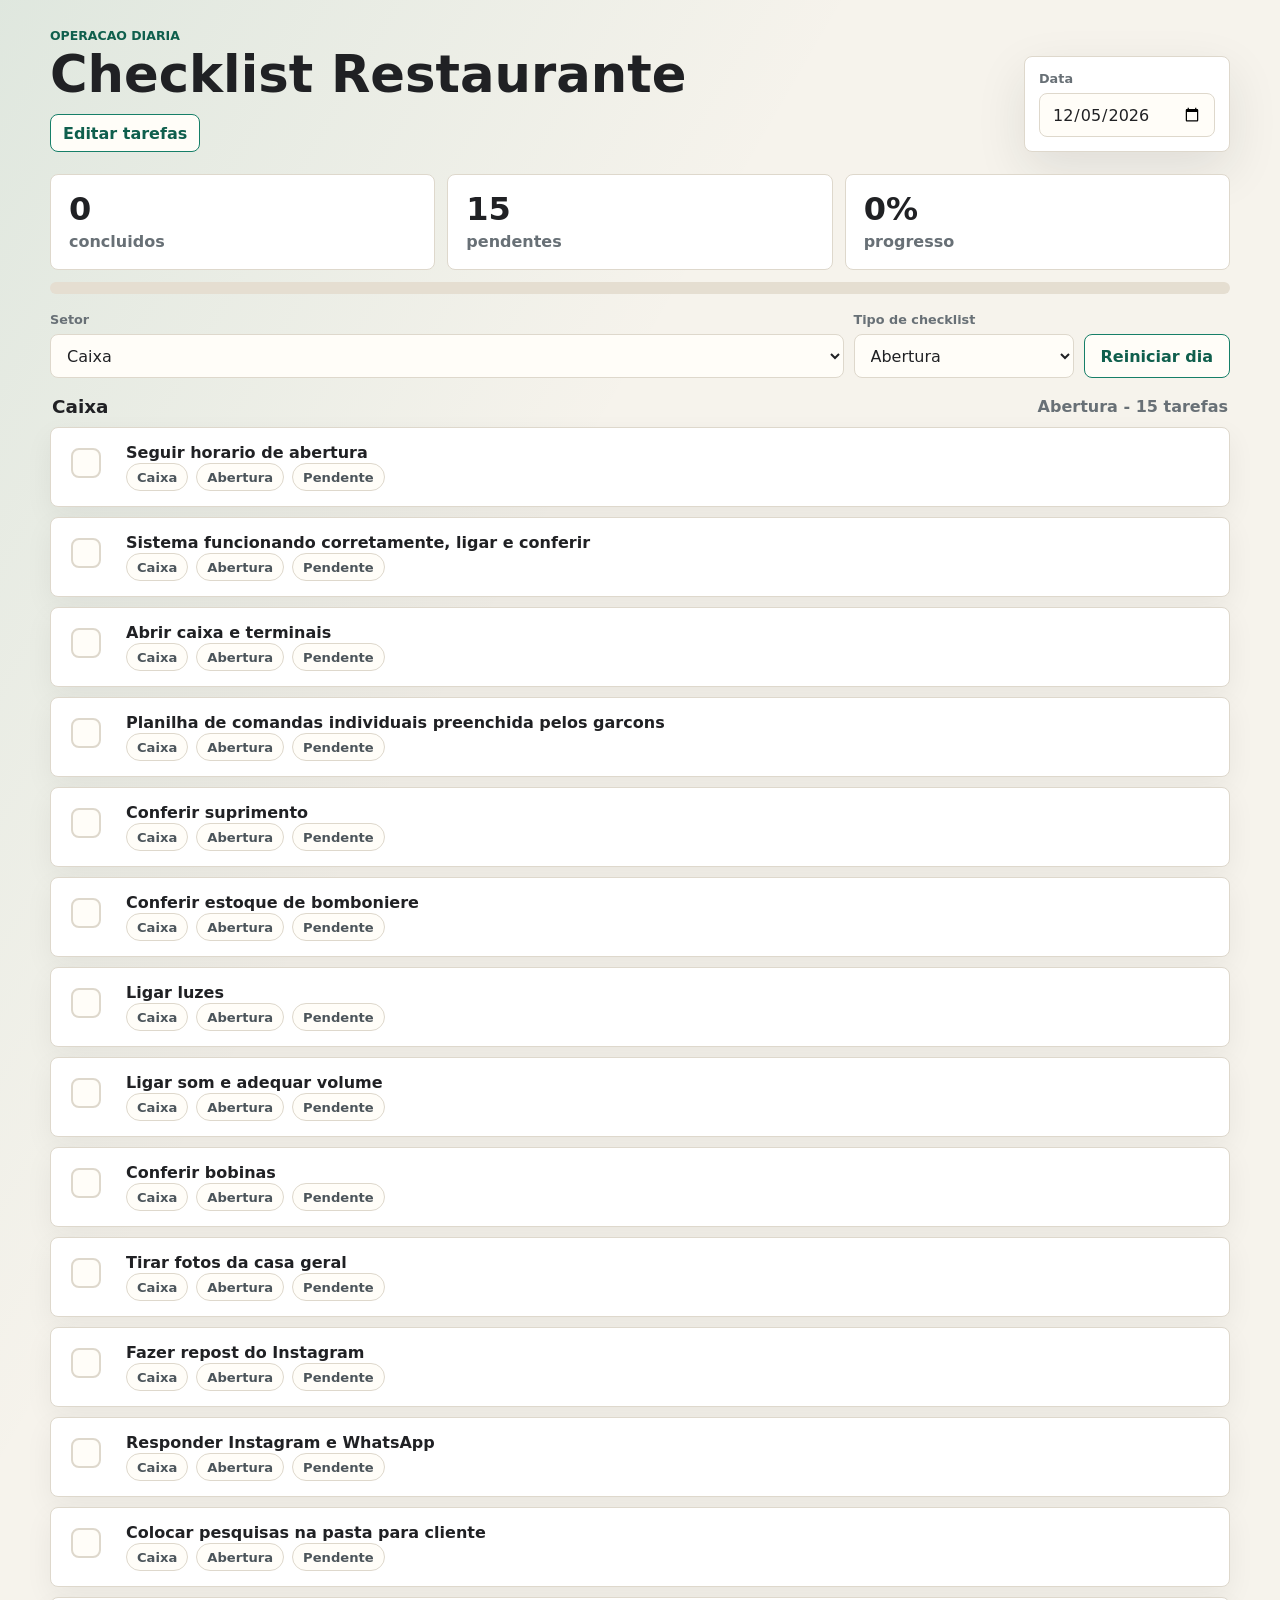
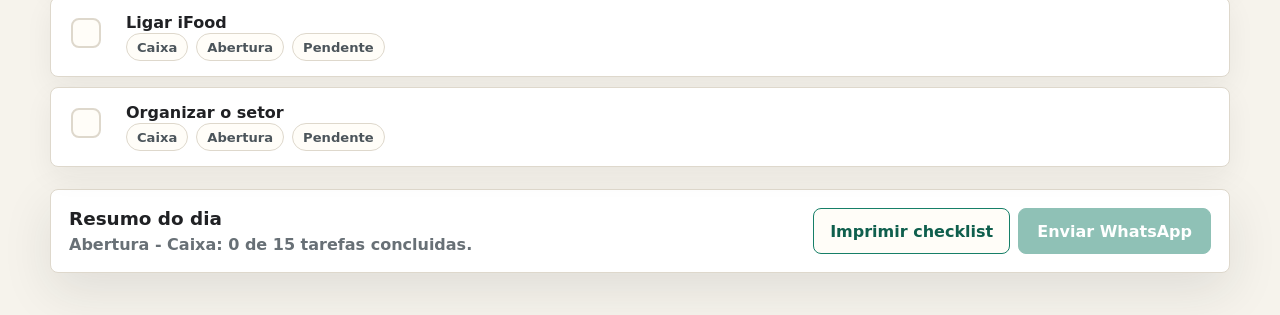
==== index.html @ d33890d4 "Add files via upload" ====
<!doctype html>
<html lang="pt-BR">
  <head>
    <meta charset="UTF-8" />
    <meta name="viewport" content="width=device-width, initial-scale=1.0" />
    <title>Checklist Restaurante</title>
    <link rel="stylesheet" href="styles.css" />
  </head>
  <body>
    <main class="app-shell">
      <section class="topbar" aria-label="Resumo do checklist">
        <div>
          <p class="eyebrow">Operacao diaria</p>
          <h1>Checklist Restaurante</h1>
          <a class="page-link" href="editar.html">Editar tarefas</a>
        </div>
        <div class="shift-card">
          <label for="shiftDate">Data</label>
          <input id="shiftDate" type="date" />
        </div>
      </section>

      <section class="dashboard" aria-label="Indicadores">
        <article>
          <span id="doneCount">0</span>
          <p>concluidos</p>
        </article>
        <article>
          <span id="pendingCount">0</span>
          <p>pendentes</p>
        </article>
        <article>
          <span id="progressPercent">0%</span>
          <p>progresso</p>
        </article>
      </section>

      <section class="progress-wrap" aria-label="Barra de progresso">
        <div class="progress-track">
          <div id="progressBar" class="progress-bar"></div>
        </div>
      </section>

      <section class="controls" aria-label="Controles">
        <label class="control-field">
          <span>Setor</span>
          <select id="sectorFilter" aria-label="Escolher setor">
          </select>
        </label>
        <label class="control-field">
          <span>Tipo de checklist</span>
          <select id="operationFilter" aria-label="Escolher abertura ou fechamento">
            <option value="Abertura">Abertura</option>
            <option value="Fechamento">Fechamento</option>
          </select>
        </label>
        <button id="resetButton" class="ghost-button" type="button">Reiniciar dia</button>
      </section>

      <section id="checklist" class="checklist" aria-live="polite"></section>

      <section class="send-panel" aria-label="Enviar checklist">
        <div>
          <h2>Resumo do dia</h2>
          <p id="sendSummary">Marque as tarefas concluidas para montar a lista.</p>
        </div>
        <div class="send-actions">
          <button id="printButton" class="ghost-button" type="button">Imprimir checklist</button>
          <button id="whatsappButton" class="whatsapp-button" type="button">Enviar WhatsApp</button>
        </div>
      </section>
    </main>

    <template id="taskTemplate">
      <article class="task-row">
        <label class="check-control">
          <input type="checkbox" />
          <span></span>
        </label>
        <div class="task-content">
          <div class="task-title-line">
            <h3></h3>
          </div>
          <p></p>
          <div class="task-meta"></div>
        </div>
      </article>
    </template>

    <script src="app.js"></script>
  </body>
</html>
---- styles.css ----
:root {
  --bg: #f6f3ec;
  --surface: #ffffff;
  --ink: #202124;
  --muted: #687076;
  --line: #ded8cc;
  --accent: #167f68;
  --accent-strong: #0f5f4d;
  --warning: #c47a1c;
  --shadow: 0 18px 50px rgba(34, 35, 36, 0.1);
}

* {
  box-sizing: border-box;
}

body {
  margin: 0;
  min-height: 100vh;
  background:
    linear-gradient(120deg, rgba(22, 127, 104, 0.1), transparent 36%),
    var(--bg);
  color: var(--ink);
  font-family:
    Inter, ui-sans-serif, system-ui, -apple-system, BlinkMacSystemFont, "Segoe UI",
    sans-serif;
}

button,
input,
select {
  font: inherit;
}

.app-shell {
  width: min(1180px, calc(100% - 32px));
  margin: 0 auto;
  padding: 28px 0 42px;
}

.topbar {
  display: grid;
  grid-template-columns: 1fr auto;
  gap: 20px;
  align-items: end;
  margin-bottom: 18px;
}

.eyebrow {
  margin: 0 0 6px;
  color: var(--accent-strong);
  font-size: 0.78rem;
  font-weight: 800;
  letter-spacing: 0;
  text-transform: uppercase;
}

h1 {
  margin: 0;
  font-size: clamp(2rem, 4vw, 4rem);
  line-height: 1;
  letter-spacing: 0;
}

.page-link {
  display: inline-flex;
  min-height: 38px;
  align-items: center;
  margin-top: 14px;
  border: 1px solid var(--accent);
  border-radius: 8px;
  color: var(--accent-strong);
  background: #fffdf8;
  font-weight: 800;
  padding: 0 12px;
  text-decoration: none;
}

.page-link:hover {
  background: rgba(22, 127, 104, 0.09);
}

.shift-card {
  display: grid;
  gap: 7px;
  min-width: 180px;
  padding: 14px;
  background: var(--surface);
  border: 1px solid var(--line);
  border-radius: 8px;
  box-shadow: var(--shadow);
}

.shift-card label {
  color: var(--muted);
  font-size: 0.8rem;
  font-weight: 700;
}

.shift-card input,
.controls input,
.controls select {
  width: 100%;
  min-height: 44px;
  border: 1px solid var(--line);
  border-radius: 8px;
  background: #fffdf8;
  color: var(--ink);
  padding: 0 12px;
}

.dashboard {
  display: grid;
  grid-template-columns: repeat(3, 1fr);
  gap: 12px;
  margin: 22px 0 12px;
}

.dashboard article {
  padding: 18px;
  background: var(--surface);
  border: 1px solid var(--line);
  border-radius: 8px;
}

.dashboard span {
  display: block;
  font-size: 2rem;
  font-weight: 900;
  line-height: 1;
}

.dashboard p {
  margin: 7px 0 0;
  color: var(--muted);
  font-weight: 700;
}

.progress-wrap {
  margin-bottom: 18px;
}

.progress-track {
  height: 12px;
  overflow: hidden;
  background: #e5ded1;
  border-radius: 999px;
}

.progress-bar {
  width: 0%;
  height: 100%;
  background: linear-gradient(90deg, var(--accent), #d49b32);
  transition: width 180ms ease;
}

.controls {
  display: grid;
  grid-template-columns: minmax(220px, 1fr) minmax(180px, 220px) auto;
  gap: 10px;
  align-items: end;
  margin-bottom: 18px;
}

.control-field {
  display: grid;
  gap: 7px;
}

.control-field span {
  color: var(--muted);
  font-size: 0.8rem;
  font-weight: 800;
}

.ghost-button {
  min-height: 44px;
  border: 1px solid var(--accent);
  border-radius: 8px;
  background: #fffdf8;
  color: var(--accent-strong);
  cursor: pointer;
  font-weight: 800;
  padding: 0 16px;
}

.ghost-button:hover {
  background: rgba(22, 127, 104, 0.09);
}

.send-panel {
  display: grid;
  grid-template-columns: 1fr auto;
  gap: 18px;
  align-items: center;
  margin-top: 22px;
  padding: 18px;
  background: var(--surface);
  border: 1px solid var(--line);
  border-radius: 8px;
  box-shadow: var(--shadow);
}

.send-panel h2 {
  margin: 0;
  font-size: 1.15rem;
}

.send-panel p {
  margin: 6px 0 0;
  color: var(--muted);
  font-weight: 700;
}

.whatsapp-button {
  min-height: 46px;
  border: 1px solid var(--accent);
  border-radius: 8px;
  background: var(--accent);
  color: white;
  cursor: pointer;
  font-weight: 900;
  padding: 0 18px;
}

.whatsapp-button:hover {
  background: var(--accent-strong);
}

.whatsapp-button:disabled {
  cursor: not-allowed;
  opacity: 0.48;
}

.task-editor {
  display: grid;
  gap: 14px;
  margin-top: 22px;
  padding: 18px;
  background: var(--surface);
  border: 1px solid var(--line);
  border-radius: 8px;
  box-shadow: var(--shadow);
}

.editor-heading h2 {
  margin: 0;
  font-size: 1.15rem;
}

.editor-heading p {
  margin: 6px 0 0;
  color: var(--muted);
  font-weight: 700;
}

.task-form {
  display: grid;
  grid-template-columns: 1fr auto auto;
  gap: 10px;
  align-items: end;
}

.task-form label {
  display: grid;
  gap: 7px;
}

.task-form span {
  color: var(--muted);
  font-size: 0.8rem;
  font-weight: 800;
}

.task-form input {
  width: 100%;
  min-height: 44px;
  border: 1px solid var(--line);
  border-radius: 8px;
  background: #fffdf8;
  color: var(--ink);
  padding: 0 12px;
}

.editable-tasks {
  display: grid;
  gap: 8px;
}

.editable-row {
  display: grid;
  grid-template-columns: 1fr auto;
  gap: 10px;
  align-items: center;
  padding: 10px;
  background: #fffdf8;
  border: 1px solid var(--line);
  border-radius: 8px;
}

.editable-row > span {
  line-height: 1.35;
}

.editable-actions,
.send-actions {
  display: flex;
  flex-wrap: wrap;
  gap: 8px;
  justify-content: flex-end;
}

.compact-button {
  min-height: 36px;
  padding: 0 12px;
}

.danger-button {
  min-height: 36px;
  border: 1px solid #b34034;
  border-radius: 8px;
  background: #fff7f6;
  color: #9a2d24;
  cursor: pointer;
  font-weight: 800;
  padding: 0 12px;
}

.danger-button:hover {
  background: #ffe6e2;
}

.checklist {
  display: grid;
  gap: 18px;
}

.category-section {
  display: grid;
  gap: 10px;
}

.category-heading {
  display: flex;
  justify-content: space-between;
  gap: 12px;
  align-items: center;
  padding: 0 2px;
}

.category-heading h2 {
  margin: 0;
  font-size: 1.15rem;
}

.category-heading span {
  color: var(--muted);
  font-weight: 800;
}

.task-row {
  display: grid;
  grid-template-columns: 48px 1fr;
  gap: 12px;
  align-items: start;
  padding: 15px;
  background: var(--surface);
  border: 1px solid var(--line);
  border-radius: 8px;
  box-shadow: 0 10px 28px rgba(34, 35, 36, 0.06);
}

.task-row.is-done {
  border-color: rgba(22, 127, 104, 0.4);
  background: #f8fffb;
}

.check-control {
  position: relative;
  display: grid;
  width: 40px;
  height: 40px;
  place-items: center;
  cursor: pointer;
}

.check-control input {
  position: absolute;
  opacity: 0;
}

.check-control span {
  width: 30px;
  height: 30px;
  border: 2px solid var(--line);
  border-radius: 8px;
  background: #fffdf8;
}

.check-control input:checked + span {
  border-color: var(--accent);
  background: var(--accent);
}

.check-control input:checked + span::after {
  content: "";
  display: block;
  width: 8px;
  height: 15px;
  margin: 3px auto 0;
  border: solid white;
  border-width: 0 3px 3px 0;
  transform: rotate(45deg);
}

.task-title-line {
  display: flex;
  justify-content: space-between;
  gap: 10px;
  align-items: start;
}

.task-title-line h3 {
  margin: 0;
  font-size: 1rem;
  line-height: 1.25;
}

.task-content p {
  margin: 7px 0 10px;
  color: var(--muted);
  line-height: 1.45;
}

.task-meta {
  display: flex;
  flex-wrap: wrap;
  gap: 8px;
}

.task-meta span {
  display: inline-flex;
  min-height: 28px;
  align-items: center;
  border: 1px solid var(--line);
  border-radius: 999px;
  padding: 0 10px;
  color: #4c555b;
  background: #fffdf8;
  font-size: 0.82rem;
  font-weight: 800;
}

.empty-state {
  padding: 28px;
  text-align: center;
  background: var(--surface);
  border: 1px dashed var(--line);
  border-radius: 8px;
  color: var(--muted);
  font-weight: 700;
}

@media (max-width: 820px) {
  .topbar,
  .controls,
  .send-panel,
  .task-form {
    grid-template-columns: 1fr;
  }

  .editable-row {
    grid-template-columns: 1fr;
  }

  .editable-actions,
  .send-actions {
    justify-content: stretch;
  }

  .editable-actions button,
  .send-actions button {
    flex: 1 1 auto;
  }

  .dashboard {
    grid-template-columns: 1fr;
  }
}

@media (max-width: 560px) {
  .app-shell {
    width: min(100% - 20px, 1180px);
    padding-top: 18px;
  }

  .task-row {
    grid-template-columns: 40px 1fr;
    padding: 12px;
  }

  .task-title-line {
    display: grid;
  }
}

@media print {
  body {
    background: white;
  }

  .app-shell {
    width: 100%;
    padding: 0;
  }

  .controls,
  .task-editor,
  .send-actions,
  .shift-card,
  .progress-wrap {
    display: none;
  }

  .topbar,
  .dashboard,
  .send-panel,
  .task-row {
    box-shadow: none;
  }

  .task-row {
    break-inside: avoid;
  }
}
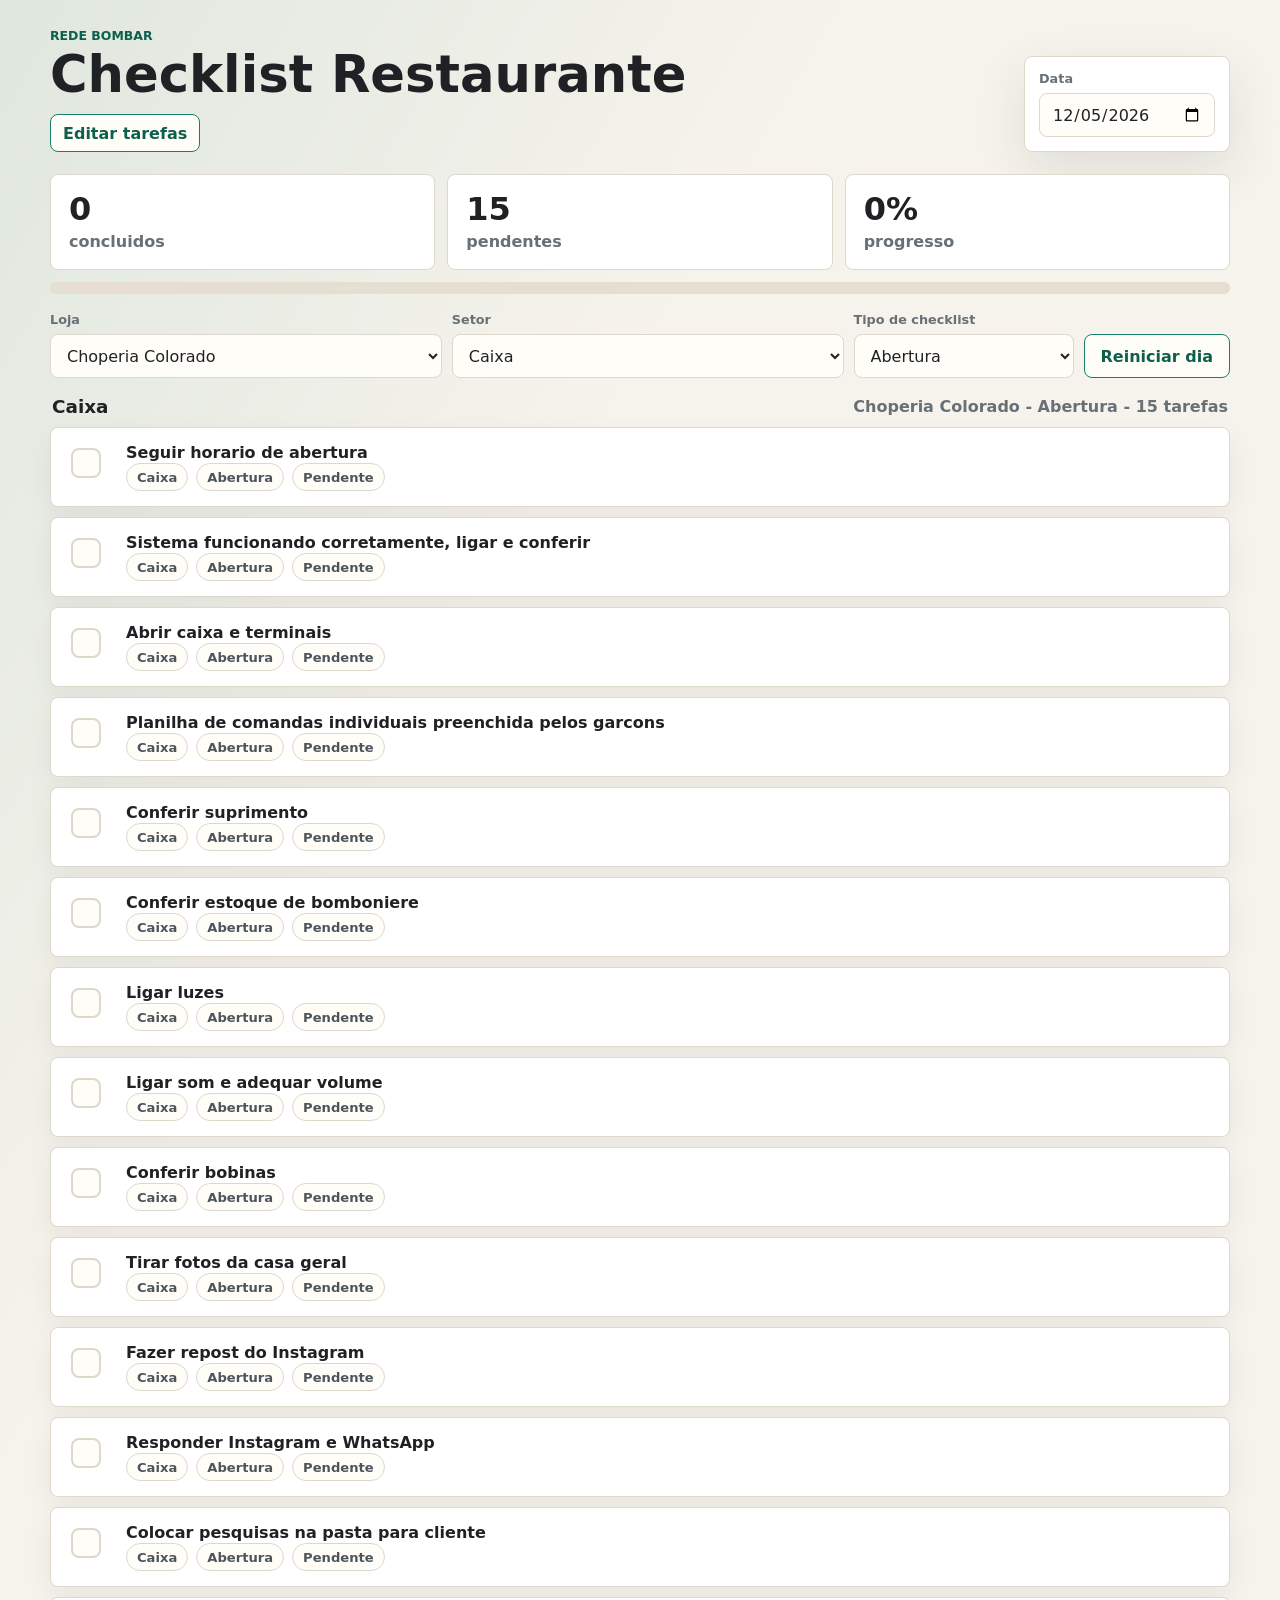
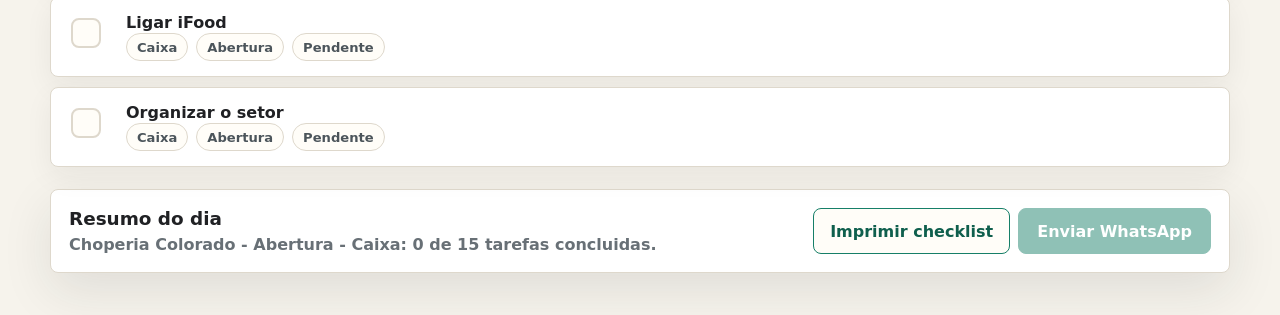
==== commit 77c194a8: "Add files via upload" ====
--- a/index.html
+++ b/index.html
@@ -10,7 +10,7 @@
     <main class="app-shell">
       <section class="topbar" aria-label="Resumo do checklist">
         <div>
-          <p class="eyebrow">Operacao diaria</p>
+          <p class="eyebrow">Rede BOMBar</p>
           <h1>Checklist Restaurante</h1>
           <a class="page-link" href="editar.html">Editar tarefas</a>
         </div>
@@ -42,6 +42,14 @@
       </section>
 
       <section class="controls" aria-label="Controles">
+        <label class="control-field">
+          <span>Loja</span>
+          <select id="storeFilter" aria-label="Escolher loja">
+            <option value="Choperia Colorado">Choperia Colorado</option>
+            <option value="Recanto da Praca">Recanto da Praca</option>
+            <option value="Severino Boteco Porreta">Severino Boteco Porreta</option>
+          </select>
+        </label>
         <label class="control-field">
           <span>Setor</span>
           <select id="sectorFilter" aria-label="Escolher setor">
--- a/styles.css
+++ b/styles.css
@@ -156,7 +156,7 @@
 
 .controls {
   display: grid;
-  grid-template-columns: minmax(220px, 1fr) minmax(180px, 220px) auto;
+  grid-template-columns: minmax(220px, 1fr) minmax(220px, 1fr) minmax(180px, 220px) auto;
   gap: 10px;
   align-items: end;
   margin-bottom: 18px;
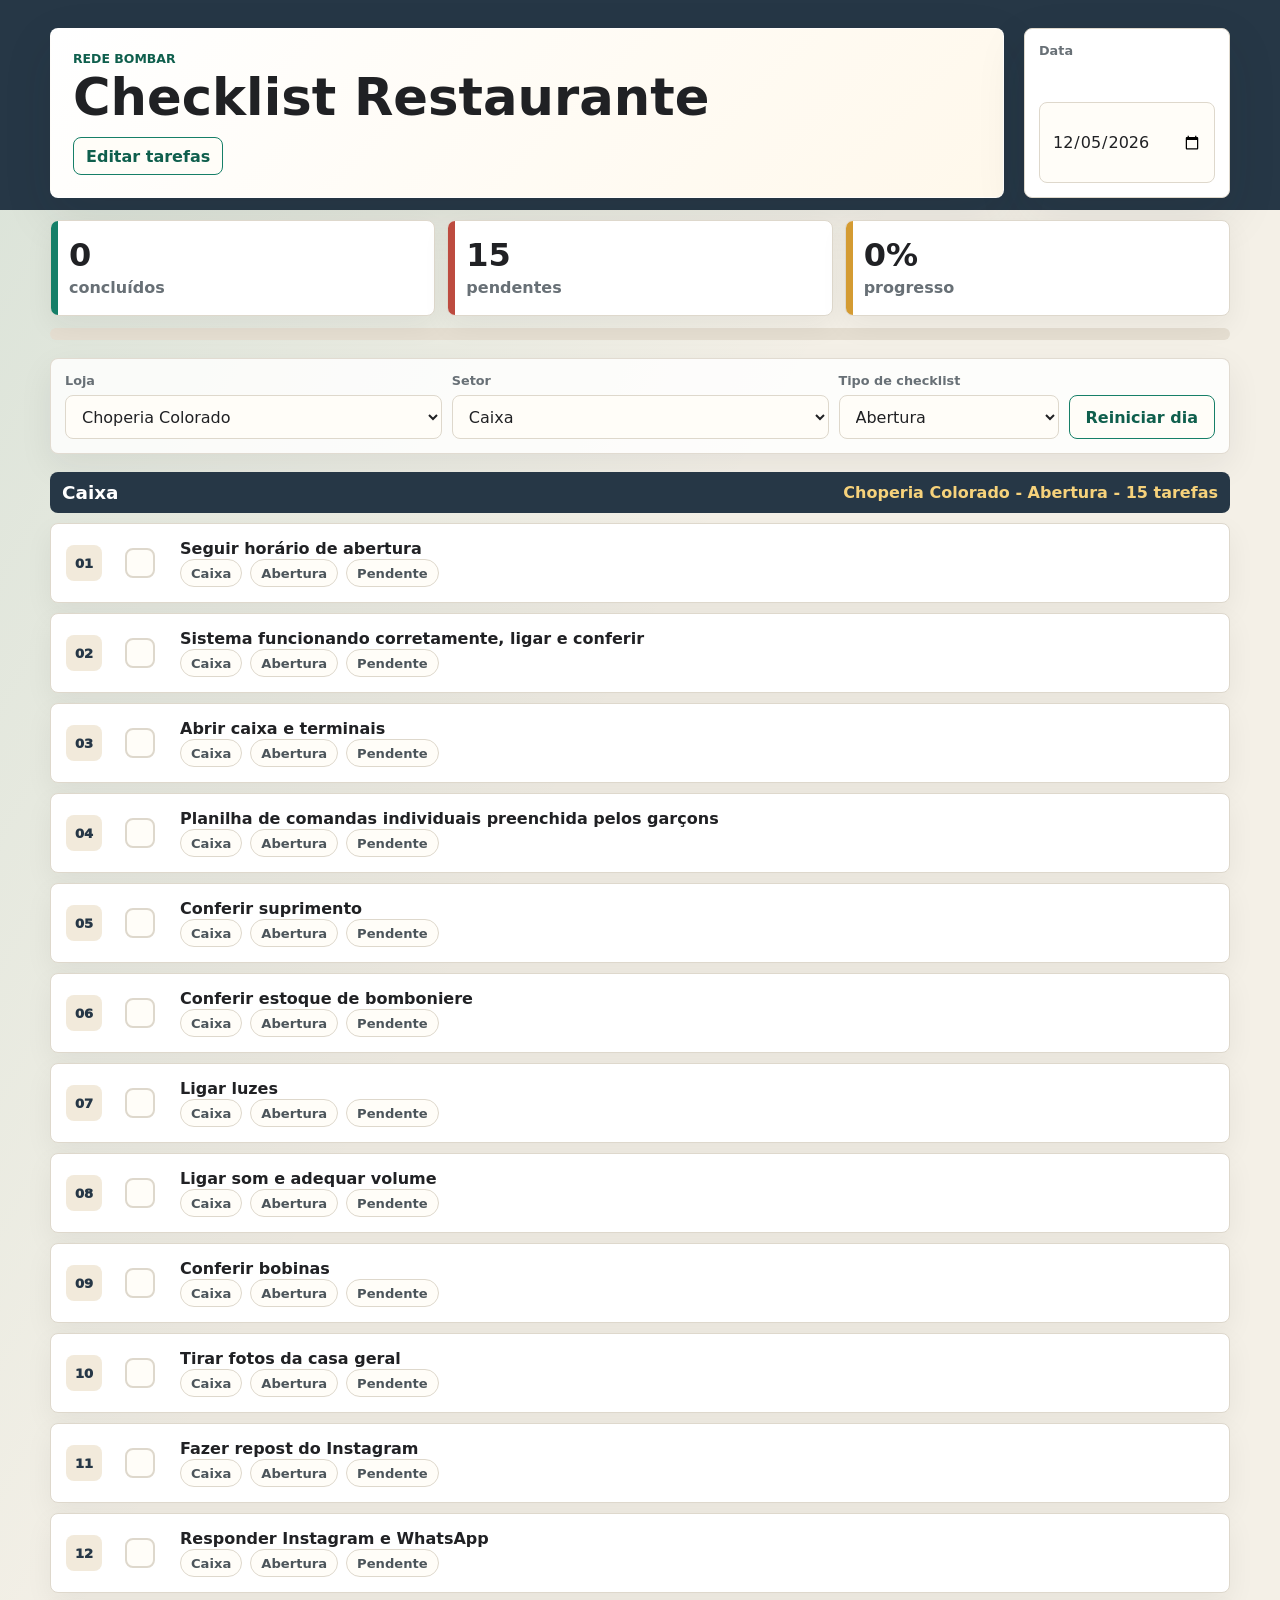
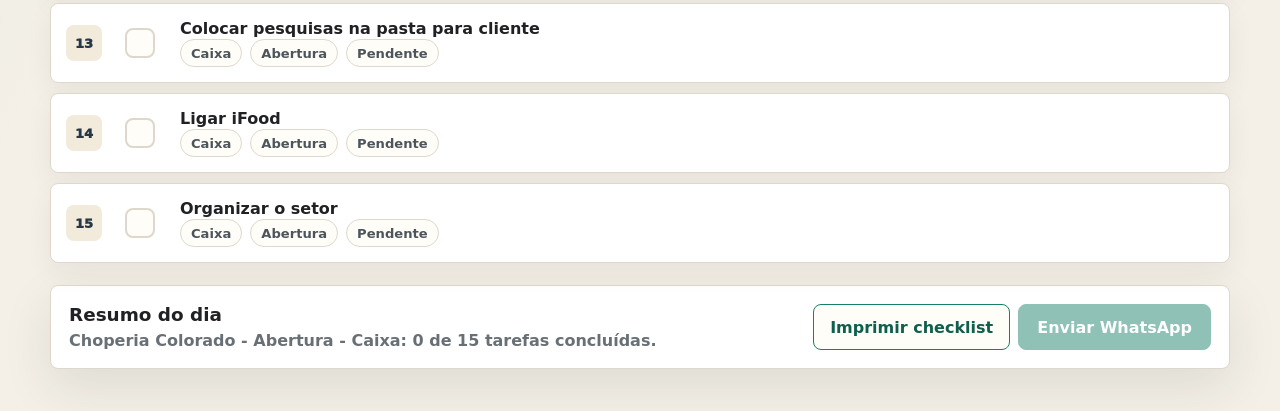
==== commit 93baacaa: "Add files via upload" ====
--- a/index.html
+++ b/index.html
@@ -9,10 +9,12 @@
   <body>
     <main class="app-shell">
       <section class="topbar" aria-label="Resumo do checklist">
-        <div>
-          <p class="eyebrow">Rede BOMBar</p>
-          <h1>Checklist Restaurante</h1>
-          <a class="page-link" href="editar.html">Editar tarefas</a>
+        <div class="brand-panel">
+          <div>
+            <p class="eyebrow">Rede BOMBar</p>
+            <h1>Checklist Restaurante</h1>
+            <a class="page-link" href="editar.html">Editar tarefas</a>
+          </div>
         </div>
         <div class="shift-card">
           <label for="shiftDate">Data</label>
@@ -21,15 +23,15 @@
       </section>
 
       <section class="dashboard" aria-label="Indicadores">
-        <article>
+        <article class="metric-card metric-done">
           <span id="doneCount">0</span>
-          <p>concluidos</p>
+          <p>concluídos</p>
         </article>
-        <article>
+        <article class="metric-card metric-pending">
           <span id="pendingCount">0</span>
           <p>pendentes</p>
         </article>
-        <article>
+        <article class="metric-card metric-progress">
           <span id="progressPercent">0%</span>
           <p>progresso</p>
         </article>
@@ -46,7 +48,7 @@
           <span>Loja</span>
           <select id="storeFilter" aria-label="Escolher loja">
             <option value="Choperia Colorado">Choperia Colorado</option>
-            <option value="Recanto da Praca">Recanto da Praca</option>
+            <option value="Recanto da Praça">Recanto da Praça</option>
             <option value="Severino Boteco Porreta">Severino Boteco Porreta</option>
           </select>
         </label>
@@ -70,7 +72,7 @@
       <section class="send-panel" aria-label="Enviar checklist">
         <div>
           <h2>Resumo do dia</h2>
-          <p id="sendSummary">Marque as tarefas concluidas para montar a lista.</p>
+          <p id="sendSummary">Marque as tarefas concluídas para montar a lista.</p>
         </div>
         <div class="send-actions">
           <button id="printButton" class="ghost-button" type="button">Imprimir checklist</button>
@@ -81,6 +83,7 @@
 
     <template id="taskTemplate">
       <article class="task-row">
+        <span class="task-number"></span>
         <label class="check-control">
           <input type="checkbox" />
           <span></span>
--- a/styles.css
+++ b/styles.css
@@ -1,11 +1,14 @@
 :root {
-  --bg: #f6f3ec;
+  --bg: #f4f0e7;
   --surface: #ffffff;
   --ink: #202124;
   --muted: #687076;
   --line: #ded8cc;
   --accent: #167f68;
   --accent-strong: #0f5f4d;
+  --gold: #d49b32;
+  --coral: #bd4b3f;
+  --navy: #263746;
   --warning: #c47a1c;
   --shadow: 0 18px 50px rgba(34, 35, 36, 0.1);
 }
@@ -18,7 +21,8 @@
   margin: 0;
   min-height: 100vh;
   background:
-    linear-gradient(120deg, rgba(22, 127, 104, 0.1), transparent 36%),
+    linear-gradient(180deg, #263746 0 210px, transparent 210px),
+    linear-gradient(120deg, rgba(22, 127, 104, 0.12), transparent 42%),
     var(--bg);
   color: var(--ink);
   font-family:
@@ -42,8 +46,20 @@
   display: grid;
   grid-template-columns: 1fr auto;
   gap: 20px;
-  align-items: end;
+  align-items: stretch;
   margin-bottom: 18px;
+}
+
+.brand-panel {
+  display: flex;
+  gap: 16px;
+  align-items: center;
+  min-height: 154px;
+  padding: 22px;
+  background: linear-gradient(135deg, #ffffff, #fff8eb);
+  border: 1px solid rgba(255, 255, 255, 0.72);
+  border-radius: 8px;
+  box-shadow: var(--shadow);
 }
 
 .eyebrow {
@@ -84,6 +100,7 @@
   display: grid;
   gap: 7px;
   min-width: 180px;
+  align-self: stretch;
   padding: 14px;
   background: var(--surface);
   border: 1px solid var(--line);
@@ -117,10 +134,32 @@
 }
 
 .dashboard article {
+  position: relative;
+  overflow: hidden;
   padding: 18px;
   background: var(--surface);
   border: 1px solid var(--line);
   border-radius: 8px;
+  box-shadow: 0 10px 28px rgba(34, 35, 36, 0.06);
+}
+
+.dashboard article::before {
+  content: "";
+  position: absolute;
+  inset: 0 auto 0 0;
+  width: 7px;
+}
+
+.metric-done::before {
+  background: var(--accent);
+}
+
+.metric-pending::before {
+  background: var(--coral);
+}
+
+.metric-progress::before {
+  background: var(--gold);
 }
 
 .dashboard span {
@@ -160,6 +199,11 @@
   gap: 10px;
   align-items: end;
   margin-bottom: 18px;
+  padding: 14px;
+  background: rgba(255, 255, 255, 0.82);
+  border: 1px solid rgba(222, 216, 204, 0.9);
+  border-radius: 8px;
+  box-shadow: 0 12px 34px rgba(34, 35, 36, 0.07);
 }
 
 .control-field {
@@ -345,7 +389,10 @@
   justify-content: space-between;
   gap: 12px;
   align-items: center;
-  padding: 0 2px;
+  padding: 10px 12px;
+  background: var(--navy);
+  border-radius: 8px;
+  color: white;
 }
 
 .category-heading h2 {
@@ -354,15 +401,15 @@
 }
 
 .category-heading span {
-  color: var(--muted);
+  color: #f6d27b;
   font-weight: 800;
 }
 
 .task-row {
   display: grid;
-  grid-template-columns: 48px 1fr;
+  grid-template-columns: 42px 48px 1fr;
   gap: 12px;
-  align-items: start;
+  align-items: center;
   padding: 15px;
   background: var(--surface);
   border: 1px solid var(--line);
@@ -373,6 +420,23 @@
 .task-row.is-done {
   border-color: rgba(22, 127, 104, 0.4);
   background: #f8fffb;
+}
+
+.task-number {
+  display: grid;
+  width: 36px;
+  height: 36px;
+  place-items: center;
+  border-radius: 8px;
+  background: #f2eadb;
+  color: var(--navy);
+  font-size: 0.82rem;
+  font-weight: 950;
+}
+
+.task-row.is-done .task-number {
+  background: rgba(22, 127, 104, 0.13);
+  color: var(--accent-strong);
 }
 
 .check-control {
@@ -451,6 +515,12 @@
   font-weight: 800;
 }
 
+.task-row.is-done .task-meta span:last-child {
+  border-color: rgba(22, 127, 104, 0.28);
+  background: rgba(22, 127, 104, 0.1);
+  color: var(--accent-strong);
+}
+
 .empty-state {
   padding: 28px;
   text-align: center;
@@ -486,6 +556,10 @@
   .dashboard {
     grid-template-columns: 1fr;
   }
+
+  .brand-panel {
+    min-height: auto;
+  }
 }
 
 @media (max-width: 560px) {
@@ -495,9 +569,14 @@
   }
 
   .task-row {
-    grid-template-columns: 40px 1fr;
+    grid-template-columns: 34px 40px 1fr;
     padding: 12px;
   }
+
+  .brand-panel {
+    align-items: flex-start;
+  }
+
 
   .task-title-line {
     display: grid;
